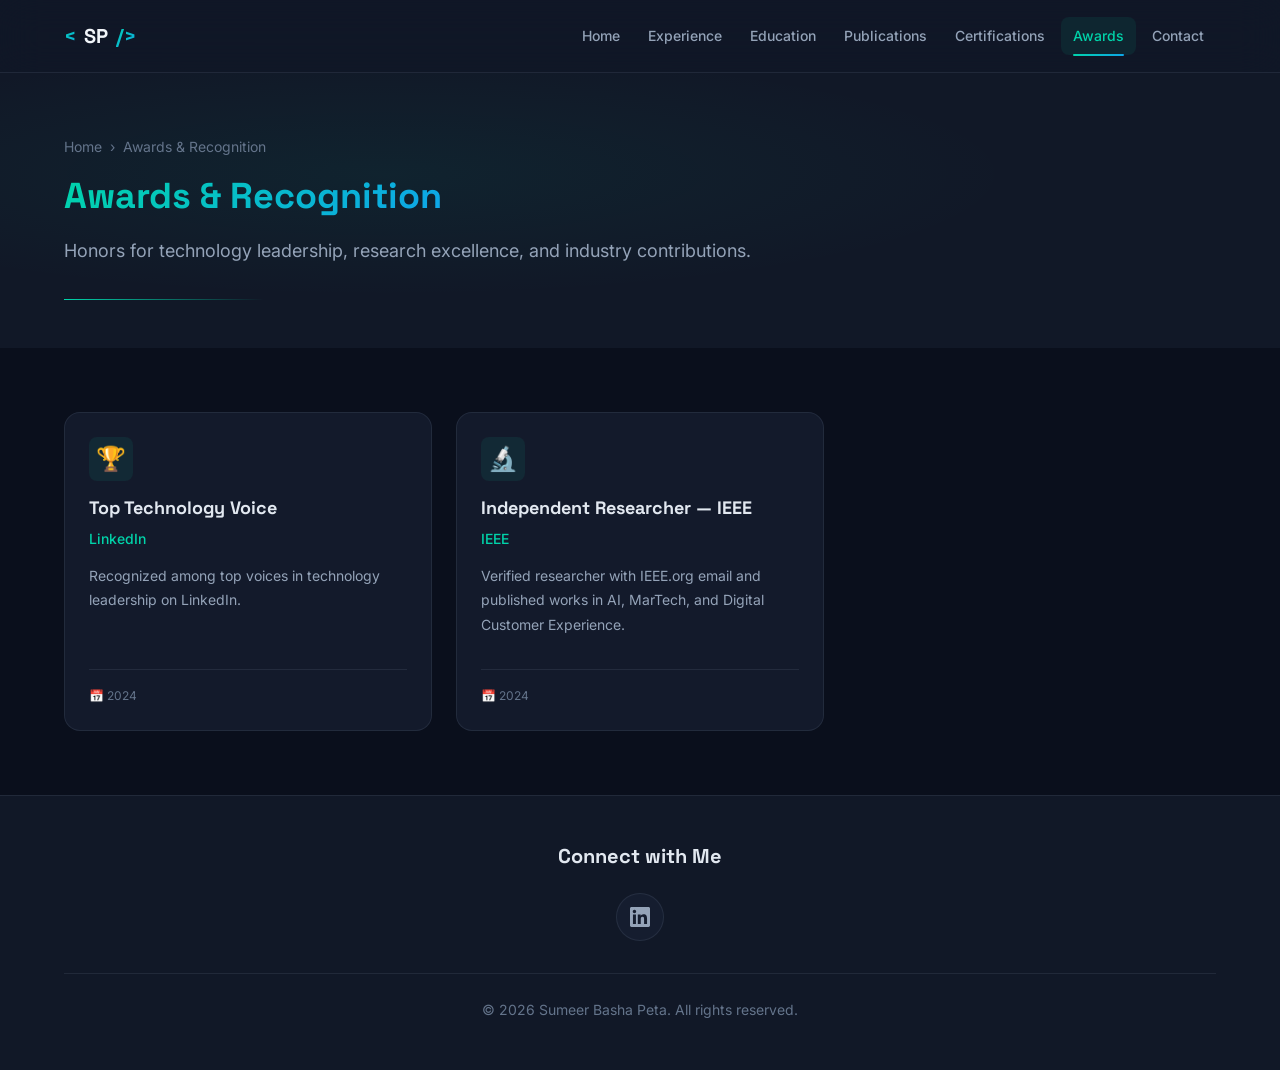
==== pages/awards.html @ 86ee797e "feat: initial portfolio website build - 7 HTML pages (home + experience, education, publications, ce" ====
<!DOCTYPE html>
<html lang="en">
<head>
  <meta charset="UTF-8">
  <meta name="viewport" content="width=device-width, initial-scale=1.0">
  <title>Awards & Recognition — Sumeer Peta</title>
  <meta name="description" content="Awards and recognitions earned by Sumeer Basha Peta for technology leadership and innovation.">

  <!-- Fonts -->
  <link rel="preconnect" href="https://fonts.googleapis.com">
  <link rel="preconnect" href="https://fonts.gstatic.com" crossorigin>
  <link href="https://fonts.googleapis.com/css2?family=Inter:wght@400;500;600;700&family=Space+Grotesk:wght@500;600;700&display=swap" rel="stylesheet">

  <!-- Styles -->
  <link rel="stylesheet" href="../css/variables.css">
  <link rel="stylesheet" href="../css/base.css">
  <link rel="stylesheet" href="../css/animations.css">
  <link rel="stylesheet" href="../css/components.css">
  <link rel="stylesheet" href="../css/pages.css">
</head>
<body>
  <div id="navbar-root"></div>
  <div id="page-header-root"></div>

  <main class="page-content" id="awards-content"></main>

  <div id="footer-root"></div>

  <!-- Scripts -->
  <script src="../js/data/siteData.js"></script>
  <script src="../js/components/navbar.js"></script>
  <script src="../js/components/pageHeader.js"></script>
  <script src="../js/components/footer.js"></script>
  <script src="../js/main.js"></script>
  <script>
    renderNavbar('navbar-root', 'pages/awards.html');
    renderPageHeader('page-header-root', {
      title: 'Awards & Recognition',
      subtitle: 'Honors for technology leadership, research excellence, and industry contributions.',
    });
    renderFooter('footer-root', true);

    // Render awards
    (function() {
      const container = document.getElementById('awards-content');
      const { awards } = siteData;

      const cards = awards.map((award, i) => `
        <div class="info-card reveal" style="transition-delay: ${i * 0.08}s">
          <div class="info-card__icon">${award.icon}</div>
          <h3 class="info-card__title">${award.name}</h3>
          <p class="info-card__subtitle">${award.organization}</p>
          <p class="info-card__text">${award.description}</p>
          ${award.year ? `<div class="info-card__meta"><span>📅 ${award.year}</span></div>` : ''}
        </div>
      `).join('');

      container.innerHTML = `
        <div class="card-grid">
          ${cards}
        </div>
      `;
    })();
  </script>
</body>
</html>
---- css/variables.css ----
/* ==========================================================================
   Design Tokens — Sumeer Peta Portfolio
   All colors, spacing, typography, and effects defined here.
   Update these to change the entire site's look and feel.
   ========================================================================== */

:root {
  /* ── Color Palette ────────────────────────────────────────────────────── */
  --color-bg-primary:    #0a0f1c;
  --color-bg-secondary:  #111827;
  --color-bg-tertiary:   #1a2236;
  --color-bg-card:       rgba(26, 34, 54, 0.6);
  --color-bg-card-hover: rgba(30, 41, 66, 0.8);
  --color-bg-glass:      rgba(17, 24, 39, 0.7);

  --color-text-primary:   #f1f5f9;
  --color-text-secondary: #94a3b8;
  --color-text-muted:     #64748b;
  --color-text-heading:   #e2e8f0;

  --color-accent-primary:   #00d4aa;
  --color-accent-secondary: #0ea5e9;
  --color-accent-warm:      #f59e0b;
  --color-accent-gradient:  linear-gradient(135deg, #00d4aa, #0ea5e9);
  --color-accent-gradient-warm: linear-gradient(135deg, #f59e0b, #ef4444);

  --color-border:       rgba(148, 163, 184, 0.12);
  --color-border-hover: rgba(0, 212, 170, 0.3);

  /* ── Typography ───────────────────────────────────────────────────────── */
  --font-heading: 'Space Grotesk', sans-serif;
  --font-body:    'Inter', sans-serif;

  --text-xs:   0.75rem;
  --text-sm:   0.875rem;
  --text-base: 1rem;
  --text-lg:   1.125rem;
  --text-xl:   1.25rem;
  --text-2xl:  1.5rem;
  --text-3xl:  1.875rem;
  --text-4xl:  2.25rem;
  --text-5xl:  3rem;
  --text-6xl:  3.75rem;

  --leading-tight:  1.25;
  --leading-normal: 1.6;
  --leading-relaxed: 1.75;

  --weight-normal:   400;
  --weight-medium:   500;
  --weight-semibold: 600;
  --weight-bold:     700;

  /* ── Spacing Scale ────────────────────────────────────────────────────── */
  --space-1:  0.25rem;
  --space-2:  0.5rem;
  --space-3:  0.75rem;
  --space-4:  1rem;
  --space-5:  1.25rem;
  --space-6:  1.5rem;
  --space-8:  2rem;
  --space-10: 2.5rem;
  --space-12: 3rem;
  --space-16: 4rem;
  --space-20: 5rem;
  --space-24: 6rem;
  --space-32: 8rem;

  /* ── Layout ───────────────────────────────────────────────────────────── */
  --max-width:      1200px;
  --max-width-sm:    640px;
  --max-width-md:    768px;
  --max-width-lg:   1024px;

  /* ── Effects ──────────────────────────────────────────────────────────── */
  --radius-sm:  0.375rem;
  --radius-md:  0.5rem;
  --radius-lg:  0.75rem;
  --radius-xl:  1rem;
  --radius-2xl: 1.5rem;
  --radius-full: 9999px;

  --shadow-sm:  0 1px 2px rgba(0, 0, 0, 0.3);
  --shadow-md:  0 4px 6px -1px rgba(0, 0, 0, 0.3), 0 2px 4px -2px rgba(0, 0, 0, 0.2);
  --shadow-lg:  0 10px 15px -3px rgba(0, 0, 0, 0.3), 0 4px 6px -4px rgba(0, 0, 0, 0.2);
  --shadow-xl:  0 20px 25px -5px rgba(0, 0, 0, 0.3), 0 8px 10px -6px rgba(0, 0, 0, 0.2);
  --shadow-glow: 0 0 20px rgba(0, 212, 170, 0.15);

  --blur-sm:  8px;
  --blur-md:  12px;
  --blur-lg:  20px;

  /* ── Transitions ──────────────────────────────────────────────────────── */
  --transition-fast:   150ms ease;
  --transition-base:   250ms ease;
  --transition-slow:   400ms ease;
  --transition-spring: 500ms cubic-bezier(0.34, 1.56, 0.64, 1);

  /* ── Z-Index Scale ────────────────────────────────────────────────────── */
  --z-base:    1;
  --z-card:    10;
  --z-nav:     100;
  --z-overlay: 200;
  --z-modal:   300;
}
---- css/base.css ----
/* ==========================================================================
   Base Styles — Reset, Typography, Global
   ========================================================================== */

/* ── Reset ──────────────────────────────────────────────────────────────── */
*,
*::before,
*::after {
  margin: 0;
  padding: 0;
  box-sizing: border-box;
}

html {
  scroll-behavior: smooth;
  font-size: 16px;
  -webkit-text-size-adjust: 100%;
}

body {
  font-family: var(--font-body);
  font-size: var(--text-base);
  font-weight: var(--weight-normal);
  line-height: var(--leading-normal);
  color: var(--color-text-primary);
  background-color: var(--color-bg-primary);
  -webkit-font-smoothing: antialiased;
  -moz-osx-font-smoothing: grayscale;
  overflow-x: hidden;
}

/* ── Typography ─────────────────────────────────────────────────────────── */
h1, h2, h3, h4, h5, h6 {
  font-family: var(--font-heading);
  font-weight: var(--weight-bold);
  line-height: var(--leading-tight);
  color: var(--color-text-heading);
}

h1 { font-size: var(--text-5xl); }
h2 { font-size: var(--text-4xl); }
h3 { font-size: var(--text-2xl); }
h4 { font-size: var(--text-xl); }

p {
  color: var(--color-text-secondary);
  line-height: var(--leading-relaxed);
  margin-bottom: var(--space-4);
}

a {
  color: var(--color-accent-primary);
  text-decoration: none;
  transition: color var(--transition-fast);
}

a:hover {
  color: var(--color-accent-secondary);
}

ul, ol {
  list-style: none;
}

img {
  max-width: 100%;
  height: auto;
  display: block;
}

/* ── Utility Classes ────────────────────────────────────────────────────── */
.container {
  width: 100%;
  max-width: var(--max-width);
  margin: 0 auto;
  padding: 0 var(--space-6);
}

.section {
  padding: var(--space-24) 0;
}

.section--alt {
  background-color: var(--color-bg-secondary);
}

.gradient-text {
  background: var(--color-accent-gradient);
  -webkit-background-clip: text;
  -webkit-text-fill-color: transparent;
  background-clip: text;
}

.sr-only {
  position: absolute;
  width: 1px;
  height: 1px;
  padding: 0;
  margin: -1px;
  overflow: hidden;
  clip: rect(0, 0, 0, 0);
  white-space: nowrap;
  border: 0;
}

/* ── Buttons ────────────────────────────────────────────────────────────── */
.btn {
  display: inline-flex;
  align-items: center;
  gap: var(--space-2);
  padding: var(--space-3) var(--space-6);
  font-family: var(--font-body);
  font-size: var(--text-sm);
  font-weight: var(--weight-semibold);
  border-radius: var(--radius-lg);
  border: none;
  cursor: pointer;
  transition: all var(--transition-base);
  text-decoration: none;
  white-space: nowrap;
}

.btn--primary {
  background: var(--color-accent-gradient);
  color: var(--color-bg-primary);
}

.btn--primary:hover {
  transform: translateY(-2px);
  box-shadow: var(--shadow-glow);
  color: var(--color-bg-primary);
}

.btn--outline {
  background: transparent;
  color: var(--color-accent-primary);
  border: 1.5px solid var(--color-accent-primary);
}

.btn--outline:hover {
  background: rgba(0, 212, 170, 0.1);
  transform: translateY(-2px);
  color: var(--color-accent-primary);
}

/* ── Responsive ─────────────────────────────────────────────────────────── */
@media (max-width: 1024px) {
  h1 { font-size: var(--text-4xl); }
  h2 { font-size: var(--text-3xl); }
}

@media (max-width: 768px) {
  html { font-size: 15px; }
  h1 { font-size: var(--text-3xl); }
  h2 { font-size: var(--text-2xl); }
  h3 { font-size: var(--text-xl); }

  .container {
    padding: 0 var(--space-4);
  }

  .section {
    padding: var(--space-16) 0;
  }
}

@media (max-width: 480px) {
  html { font-size: 14px; }
  h1 { font-size: var(--text-2xl); }
}
---- css/animations.css ----
/* ==========================================================================
   Animations — Keyframes, scroll-reveal, hover effects
   ========================================================================== */

/* ── Keyframes ──────────────────────────────────────────────────────────── */
@keyframes fadeInUp {
  from {
    opacity: 0;
    transform: translateY(30px);
  }
  to {
    opacity: 1;
    transform: translateY(0);
  }
}

@keyframes fadeInDown {
  from {
    opacity: 0;
    transform: translateY(-20px);
  }
  to {
    opacity: 1;
    transform: translateY(0);
  }
}

@keyframes fadeIn {
  from { opacity: 0; }
  to   { opacity: 1; }
}

@keyframes slideInLeft {
  from {
    opacity: 0;
    transform: translateX(-40px);
  }
  to {
    opacity: 1;
    transform: translateX(0);
  }
}

@keyframes slideInRight {
  from {
    opacity: 0;
    transform: translateX(40px);
  }
  to {
    opacity: 1;
    transform: translateX(0);
  }
}

@keyframes scaleIn {
  from {
    opacity: 0;
    transform: scale(0.9);
  }
  to {
    opacity: 1;
    transform: scale(1);
  }
}

@keyframes pulseGlow {
  0%, 100% {
    box-shadow: 0 0 20px rgba(0, 212, 170, 0.2);
  }
  50% {
    box-shadow: 0 0 40px rgba(0, 212, 170, 0.4);
  }
}

@keyframes gradientShift {
  0%   { background-position: 0% 50%; }
  50%  { background-position: 100% 50%; }
  100% { background-position: 0% 50%; }
}

@keyframes float {
  0%, 100% { transform: translateY(0); }
  50%      { transform: translateY(-10px); }
}

@keyframes shimmer {
  0%   { background-position: -200% 0; }
  100% { background-position: 200% 0; }
}

@keyframes typing {
  from { width: 0; }
  to   { width: 100%; }
}

@keyframes blink {
  0%, 100% { border-color: var(--color-accent-primary); }
  50%      { border-color: transparent; }
}

/* ── Scroll Reveal ──────────────────────────────────────────────────────── */
.reveal {
  opacity: 0;
  transform: translateY(30px);
  transition: opacity 0.6s ease, transform 0.6s ease;
}

.reveal.revealed {
  opacity: 1;
  transform: translateY(0);
}

.reveal-left {
  opacity: 0;
  transform: translateX(-40px);
  transition: opacity 0.6s ease, transform 0.6s ease;
}

.reveal-left.revealed {
  opacity: 1;
  transform: translateX(0);
}

.reveal-right {
  opacity: 0;
  transform: translateX(40px);
  transition: opacity 0.6s ease, transform 0.6s ease;
}

.reveal-right.revealed {
  opacity: 1;
  transform: translateX(0);
}

.reveal-scale {
  opacity: 0;
  transform: scale(0.9);
  transition: opacity 0.6s ease, transform 0.6s ease;
}

.reveal-scale.revealed {
  opacity: 1;
  transform: scale(1);
}

/* Staggered delays for child elements */
.stagger > *:nth-child(1) { transition-delay: 0.05s; }
.stagger > *:nth-child(2) { transition-delay: 0.1s; }
.stagger > *:nth-child(3) { transition-delay: 0.15s; }
.stagger > *:nth-child(4) { transition-delay: 0.2s; }
.stagger > *:nth-child(5) { transition-delay: 0.25s; }
.stagger > *:nth-child(6) { transition-delay: 0.3s; }
.stagger > *:nth-child(7) { transition-delay: 0.35s; }
.stagger > *:nth-child(8) { transition-delay: 0.4s; }
.stagger > *:nth-child(9) { transition-delay: 0.45s; }
.stagger > *:nth-child(10) { transition-delay: 0.5s; }

/* ── Hover Micro-interactions ───────────────────────────────────────────── */
.hover-lift {
  transition: transform var(--transition-base), box-shadow var(--transition-base);
}

.hover-lift:hover {
  transform: translateY(-4px);
  box-shadow: var(--shadow-xl);
}

.hover-glow {
  transition: box-shadow var(--transition-base);
}

.hover-glow:hover {
  box-shadow: var(--shadow-glow);
}

/* ── Background Decorations ─────────────────────────────────────────────── */
.bg-grid {
  background-image:
    linear-gradient(rgba(148, 163, 184, 0.03) 1px, transparent 1px),
    linear-gradient(90deg, rgba(148, 163, 184, 0.03) 1px, transparent 1px);
  background-size: 60px 60px;
}

.bg-radial-glow {
  position: relative;
}

.bg-radial-glow::before {
  content: '';
  position: absolute;
  top: -200px;
  left: 50%;
  transform: translateX(-50%);
  width: 600px;
  height: 600px;
  background: radial-gradient(circle, rgba(0, 212, 170, 0.06) 0%, transparent 70%);
  pointer-events: none;
  z-index: 0;
}
---- css/components.css ----
/* ==========================================================================
   Component Styles — Navbar, Hero, Section Cards, Footer, Page Header
   ========================================================================== */

/* ==========================================================================
   NAVBAR
   ========================================================================== */
.navbar {
  position: fixed;
  top: 0;
  left: 0;
  right: 0;
  z-index: var(--z-nav);
  background: var(--color-bg-glass);
  backdrop-filter: blur(var(--blur-lg));
  -webkit-backdrop-filter: blur(var(--blur-lg));
  border-bottom: 1px solid var(--color-border);
  transition: background var(--transition-base), box-shadow var(--transition-base);
}

.navbar.scrolled {
  background: rgba(10, 15, 28, 0.95);
  box-shadow: var(--shadow-lg);
}

.navbar__inner {
  display: flex;
  align-items: center;
  justify-content: space-between;
  height: 72px;
  max-width: var(--max-width);
  margin: 0 auto;
  padding: 0 var(--space-6);
}

.navbar__logo {
  font-family: var(--font-heading);
  font-size: var(--text-xl);
  font-weight: var(--weight-bold);
  color: var(--color-text-primary);
  text-decoration: none;
  display: flex;
  align-items: center;
  gap: var(--space-2);
}

.navbar__logo-accent {
  background: var(--color-accent-gradient);
  -webkit-background-clip: text;
  -webkit-text-fill-color: transparent;
  background-clip: text;
}

.navbar__links {
  display: flex;
  align-items: center;
  gap: var(--space-1);
}

.navbar__link {
  position: relative;
  padding: var(--space-2) var(--space-3);
  color: var(--color-text-secondary);
  font-size: var(--text-sm);
  font-weight: var(--weight-medium);
  text-decoration: none;
  border-radius: var(--radius-md);
  transition: color var(--transition-fast), background var(--transition-fast);
}

.navbar__link:hover,
.navbar__link.active {
  color: var(--color-accent-primary);
  background: rgba(0, 212, 170, 0.08);
}

.navbar__link.active::after {
  content: '';
  position: absolute;
  bottom: -1px;
  left: var(--space-3);
  right: var(--space-3);
  height: 2px;
  background: var(--color-accent-gradient);
  border-radius: var(--radius-full);
}

/* Mobile hamburger */
.navbar__toggle {
  display: none;
  flex-direction: column;
  gap: 5px;
  background: none;
  border: none;
  cursor: pointer;
  padding: var(--space-2);
  z-index: var(--z-overlay);
}

.navbar__toggle span {
  display: block;
  width: 24px;
  height: 2px;
  background: var(--color-text-primary);
  border-radius: var(--radius-full);
  transition: all var(--transition-base);
}

.navbar__toggle.open span:nth-child(1) {
  transform: rotate(45deg) translate(5px, 5px);
}

.navbar__toggle.open span:nth-child(2) {
  opacity: 0;
}

.navbar__toggle.open span:nth-child(3) {
  transform: rotate(-45deg) translate(5px, -5px);
}

/* Mobile menu */
.navbar__mobile-menu {
  display: none;
  position: fixed;
  top: 0;
  right: -100%;
  width: 280px;
  height: 100vh;
  background: var(--color-bg-secondary);
  border-left: 1px solid var(--color-border);
  padding: var(--space-20) var(--space-6) var(--space-6);
  flex-direction: column;
  gap: var(--space-1);
  transition: right var(--transition-slow);
  z-index: var(--z-overlay);
  overflow-y: auto;
}

.navbar__mobile-menu.open {
  right: 0;
}

.navbar__mobile-link {
  display: block;
  padding: var(--space-3) var(--space-4);
  color: var(--color-text-secondary);
  font-size: var(--text-base);
  font-weight: var(--weight-medium);
  text-decoration: none;
  border-radius: var(--radius-md);
  transition: all var(--transition-fast);
}

.navbar__mobile-link:hover,
.navbar__mobile-link.active {
  color: var(--color-accent-primary);
  background: rgba(0, 212, 170, 0.08);
}

.navbar__overlay {
  display: none;
  position: fixed;
  inset: 0;
  background: rgba(0, 0, 0, 0.5);
  z-index: calc(var(--z-overlay) - 1);
  opacity: 0;
  transition: opacity var(--transition-base);
}

.navbar__overlay.open {
  opacity: 1;
}

@media (max-width: 900px) {
  .navbar__links {
    display: none;
  }

  .navbar__toggle {
    display: flex;
  }

  .navbar__mobile-menu {
    display: flex;
  }
}

/* ==========================================================================
   HERO
   ========================================================================== */
.hero {
  position: relative;
  min-height: 100vh;
  display: flex;
  align-items: center;
  padding-top: 72px;
  overflow: hidden;
}

.hero__bg {
  position: absolute;
  inset: 0;
  background:
    radial-gradient(ellipse at 20% 80%, rgba(0, 212, 170, 0.08) 0%, transparent 50%),
    radial-gradient(ellipse at 80% 20%, rgba(14, 165, 233, 0.08) 0%, transparent 50%),
    var(--color-bg-primary);
  z-index: 0;
}

.hero__bg-grid {
  position: absolute;
  inset: 0;
  background-image:
    linear-gradient(rgba(148, 163, 184, 0.04) 1px, transparent 1px),
    linear-gradient(90deg, rgba(148, 163, 184, 0.04) 1px, transparent 1px);
  background-size: 60px 60px;
  z-index: 0;
}

.hero__particles {
  position: absolute;
  inset: 0;
  overflow: hidden;
  z-index: 0;
}

.hero__particle {
  position: absolute;
  width: 4px;
  height: 4px;
  background: var(--color-accent-primary);
  border-radius: 50%;
  opacity: 0.3;
  animation: float 6s ease-in-out infinite;
}

.hero__content {
  position: relative;
  z-index: var(--z-base);
  display: grid;
  grid-template-columns: 1fr auto;
  gap: var(--space-16);
  align-items: center;
  width: 100%;
  max-width: var(--max-width);
  margin: 0 auto;
  padding: 0 var(--space-6);
}

.hero__text {
  animation: fadeInUp 0.8s ease forwards;
}

.hero__greeting {
  font-family: var(--font-body);
  font-size: var(--text-lg);
  font-weight: var(--weight-medium);
  color: var(--color-accent-primary);
  margin-bottom: var(--space-4);
  letter-spacing: 0.05em;
  text-transform: uppercase;
}

.hero__name {
  font-size: var(--text-6xl);
  font-weight: var(--weight-bold);
  margin-bottom: var(--space-4);
  line-height: 1.1;
}

.hero__title {
  font-size: var(--text-2xl);
  color: var(--color-text-secondary);
  margin-bottom: var(--space-6);
  font-weight: var(--weight-normal);
}

.hero__description {
  font-size: var(--text-lg);
  color: var(--color-text-muted);
  max-width: 560px;
  margin-bottom: var(--space-8);
  line-height: var(--leading-relaxed);
}

.hero__actions {
  display: flex;
  gap: var(--space-4);
  flex-wrap: wrap;
}

.hero__image-wrapper {
  position: relative;
  animation: fadeIn 1s ease 0.3s forwards;
  opacity: 0;
}

.hero__image-frame {
  position: relative;
  width: 320px;
  height: 380px;
  border-radius: var(--radius-2xl);
  overflow: hidden;
  border: 2px solid var(--color-border);
}

.hero__image-frame::before {
  content: '';
  position: absolute;
  inset: -2px;
  border-radius: var(--radius-2xl);
  background: var(--color-accent-gradient);
  z-index: -1;
  opacity: 0.5;
  animation: pulseGlow 3s ease-in-out infinite;
}

.hero__image {
  width: 100%;
  height: 100%;
  object-fit: cover;
}

.hero__image-placeholder {
  width: 100%;
  height: 100%;
  background: linear-gradient(135deg, var(--color-bg-tertiary), var(--color-bg-secondary));
  display: flex;
  align-items: center;
  justify-content: center;
  font-size: 80px;
}

.hero__scroll-indicator {
  position: absolute;
  bottom: var(--space-8);
  left: 50%;
  transform: translateX(-50%);
  display: flex;
  flex-direction: column;
  align-items: center;
  gap: var(--space-2);
  color: var(--color-text-muted);
  font-size: var(--text-xs);
  animation: fadeIn 1s ease 1s forwards;
  opacity: 0;
}

.hero__scroll-line {
  width: 1px;
  height: 40px;
  background: linear-gradient(to bottom, var(--color-accent-primary), transparent);
  animation: float 2s ease-in-out infinite;
}

@media (max-width: 900px) {
  .hero__content {
    grid-template-columns: 1fr;
    text-align: center;
    gap: var(--space-8);
  }

  .hero__text {
    order: 2;
  }

  .hero__image-wrapper {
    order: 1;
    display: flex;
    justify-content: center;
  }

  .hero__image-frame {
    width: 220px;
    height: 260px;
  }

  .hero__description {
    margin-left: auto;
    margin-right: auto;
  }

  .hero__actions {
    justify-content: center;
  }

  .hero__name {
    font-size: var(--text-4xl);
  }
}

@media (max-width: 480px) {
  .hero__name {
    font-size: var(--text-3xl);
  }

  .hero__image-frame {
    width: 180px;
    height: 220px;
  }
}

/* ==========================================================================
   SECTION CARDS (Home page summaries)
   ========================================================================== */
.sections-grid {
  display: grid;
  grid-template-columns: 1fr;
  gap: var(--space-6);
  max-width: var(--max-width);
  margin: 0 auto;
  padding: 0 var(--space-6);
}

.section-card {
  display: grid;
  grid-template-columns: auto 1fr;
  gap: var(--space-8);
  align-items: start;
  padding: var(--space-8);
  background: var(--color-bg-card);
  border: 1px solid var(--color-border);
  border-radius: var(--radius-xl);
  backdrop-filter: blur(var(--blur-sm));
  -webkit-backdrop-filter: blur(var(--blur-sm));
  transition: all var(--transition-base);
  cursor: default;
}

.section-card:hover {
  background: var(--color-bg-card-hover);
  border-color: var(--color-border-hover);
  box-shadow: var(--shadow-lg), 0 0 30px rgba(0, 212, 170, 0.05);
  transform: translateY(-2px);
}

.section-card__icon {
  width: 64px;
  height: 64px;
  display: flex;
  align-items: center;
  justify-content: center;
  font-size: 2rem;
  background: rgba(0, 212, 170, 0.08);
  border: 1px solid rgba(0, 212, 170, 0.15);
  border-radius: var(--radius-lg);
  flex-shrink: 0;
}

.section-card__content {
  min-width: 0;
}

.section-card__title {
  font-size: var(--text-xl);
  font-weight: var(--weight-bold);
  margin-bottom: var(--space-3);
  color: var(--color-text-heading);
}

.section-card__title a {
  color: inherit;
  text-decoration: none;
  transition: color var(--transition-fast);
}

.section-card__title a:hover {
  color: var(--color-accent-primary);
}

.section-card__description {
  color: var(--color-text-secondary);
  font-size: var(--text-base);
  line-height: var(--leading-relaxed);
  margin-bottom: var(--space-4);
}

.section-card__list {
  display: flex;
  flex-direction: column;
  gap: var(--space-2);
}

.section-card__list-item {
  position: relative;
  padding-left: var(--space-5);
  color: var(--color-text-secondary);
  font-size: var(--text-sm);
  line-height: var(--leading-normal);
}

.section-card__list-item::before {
  content: '';
  position: absolute;
  left: 0;
  top: 8px;
  width: 6px;
  height: 6px;
  background: var(--color-accent-primary);
  border-radius: 50%;
}

.section-card__link {
  display: inline-flex;
  align-items: center;
  gap: var(--space-2);
  margin-top: var(--space-4);
  color: var(--color-accent-primary);
  font-size: var(--text-sm);
  font-weight: var(--weight-semibold);
  text-decoration: none;
  transition: gap var(--transition-fast);
}

.section-card__link:hover {
  gap: var(--space-3);
}

.section-card__link-arrow {
  transition: transform var(--transition-fast);
}

.section-card__link:hover .section-card__link-arrow {
  transform: translateX(4px);
}

@media (max-width: 768px) {
  .section-card {
    grid-template-columns: 1fr;
    gap: var(--space-4);
    padding: var(--space-6);
  }

  .section-card__icon {
    width: 48px;
    height: 48px;
    font-size: 1.5rem;
  }
}

/* ==========================================================================
   PAGE HEADER (Inner pages)
   ========================================================================== */
.page-header {
  position: relative;
  padding: calc(72px + var(--space-16)) 0 var(--space-12);
  background: var(--color-bg-secondary);
  overflow: hidden;
}

.page-header::before {
  content: '';
  position: absolute;
  inset: 0;
  background:
    radial-gradient(ellipse at 30% 50%, rgba(0, 212, 170, 0.06) 0%, transparent 50%);
  pointer-events: none;
}

.page-header__inner {
  position: relative;
  z-index: var(--z-base);
  max-width: var(--max-width);
  margin: 0 auto;
  padding: 0 var(--space-6);
}

.page-header__breadcrumb {
  display: flex;
  align-items: center;
  gap: var(--space-2);
  font-size: var(--text-sm);
  color: var(--color-text-muted);
  margin-bottom: var(--space-4);
}

.page-header__breadcrumb a {
  color: var(--color-text-muted);
  text-decoration: none;
  transition: color var(--transition-fast);
}

.page-header__breadcrumb a:hover {
  color: var(--color-accent-primary);
}

.page-header__breadcrumb-separator {
  color: var(--color-text-muted);
}

.page-header__title {
  font-size: var(--text-4xl);
  margin-bottom: var(--space-4);
}

.page-header__subtitle {
  font-size: var(--text-lg);
  color: var(--color-text-secondary);
  max-width: 700px;
}

.page-header__divider {
  margin-top: var(--space-8);
  height: 1px;
  background: linear-gradient(to right, var(--color-accent-primary), transparent);
  max-width: 200px;
}

/* ==========================================================================
   FOOTER
   ========================================================================== */
.footer {
  position: relative;
  padding: var(--space-12) 0 var(--space-8);
  background: var(--color-bg-secondary);
  border-top: 1px solid var(--color-border);
}

.footer__inner {
  max-width: var(--max-width);
  margin: 0 auto;
  padding: 0 var(--space-6);
  text-align: center;
}

.footer__heading {
  font-size: var(--text-xl);
  margin-bottom: var(--space-6);
  color: var(--color-text-heading);
}

.footer__social {
  display: flex;
  justify-content: center;
  gap: var(--space-4);
  margin-bottom: var(--space-8);
}

.footer__social-link {
  display: flex;
  align-items: center;
  justify-content: center;
  width: 48px;
  height: 48px;
  border-radius: var(--radius-full);
  background: var(--color-bg-card);
  border: 1px solid var(--color-border);
  color: var(--color-text-secondary);
  font-size: var(--text-xl);
  text-decoration: none;
  transition: all var(--transition-base);
}

.footer__social-link:hover {
  background: rgba(0, 212, 170, 0.1);
  border-color: var(--color-accent-primary);
  color: var(--color-accent-primary);
  transform: translateY(-3px);
  box-shadow: var(--shadow-glow);
}

.footer__social-link svg {
  width: 20px;
  height: 20px;
  fill: currentColor;
}

.footer__divider {
  height: 1px;
  background: var(--color-border);
  margin-bottom: var(--space-6);
}

.footer__bottom {
  display: flex;
  flex-direction: column;
  align-items: center;
  gap: var(--space-2);
}

.footer__copyright {
  font-size: var(--text-sm);
  color: var(--color-text-muted);
}

.footer__made-with {
  font-size: var(--text-xs);
  color: var(--color-text-muted);
}
---- css/pages.css ----
/* ==========================================================================
   Inner Page Layouts — Experience, Education, Certs, Awards, Publications
   ========================================================================== */

/* ── Shared Page Content ────────────────────────────────────────────────── */
.page-content {
  max-width: var(--max-width);
  margin: 0 auto;
  padding: var(--space-16) var(--space-6);
}

/* ==========================================================================
   TIMELINE (Experience)
   ========================================================================== */
.timeline {
  position: relative;
  padding-left: var(--space-10);
}

.timeline::before {
  content: '';
  position: absolute;
  left: 15px;
  top: 0;
  bottom: 0;
  width: 2px;
  background: linear-gradient(
    to bottom,
    var(--color-accent-primary),
    var(--color-accent-secondary),
    var(--color-border)
  );
}

.timeline__item {
  position: relative;
  padding-bottom: var(--space-10);
}

.timeline__item:last-child {
  padding-bottom: 0;
}

.timeline__dot {
  position: absolute;
  left: calc(-1 * var(--space-10) + 8px);
  top: 6px;
  width: 16px;
  height: 16px;
  border-radius: 50%;
  background: var(--color-accent-primary);
  border: 3px solid var(--color-bg-primary);
  box-shadow: 0 0 0 3px rgba(0, 212, 170, 0.2);
  z-index: var(--z-base);
}

.timeline__item:first-child .timeline__dot {
  background: var(--color-accent-primary);
  box-shadow: 0 0 0 3px rgba(0, 212, 170, 0.3), 0 0 15px rgba(0, 212, 170, 0.2);
}

.timeline__card {
  background: var(--color-bg-card);
  border: 1px solid var(--color-border);
  border-radius: var(--radius-xl);
  padding: var(--space-6);
  transition: all var(--transition-base);
}

.timeline__card:hover {
  border-color: var(--color-border-hover);
  box-shadow: var(--shadow-md);
}

.timeline__date {
  display: inline-flex;
  align-items: center;
  gap: var(--space-2);
  font-size: var(--text-sm);
  font-weight: var(--weight-semibold);
  color: var(--color-accent-primary);
  margin-bottom: var(--space-3);
  padding: var(--space-1) var(--space-3);
  background: rgba(0, 212, 170, 0.08);
  border-radius: var(--radius-full);
}

.timeline__role {
  font-size: var(--text-xl);
  font-weight: var(--weight-bold);
  color: var(--color-text-heading);
  margin-bottom: var(--space-2);
}

.timeline__company {
  font-size: var(--text-base);
  color: var(--color-text-secondary);
  margin-bottom: var(--space-4);
  font-weight: var(--weight-medium);
}

.timeline__description {
  color: var(--color-text-secondary);
  font-size: var(--text-sm);
  line-height: var(--leading-relaxed);
}

.timeline__highlights {
  margin-top: var(--space-4);
  display: flex;
  flex-direction: column;
  gap: var(--space-2);
}

.timeline__highlight {
  position: relative;
  padding-left: var(--space-5);
  color: var(--color-text-secondary);
  font-size: var(--text-sm);
  line-height: var(--leading-normal);
}

.timeline__highlight::before {
  content: '▸';
  position: absolute;
  left: 0;
  color: var(--color-accent-primary);
  font-weight: var(--weight-bold);
}

/* ==========================================================================
   CARD GRID (Certifications, Awards, Publications)
   ========================================================================== */
.card-grid {
  display: grid;
  grid-template-columns: repeat(auto-fill, minmax(340px, 1fr));
  gap: var(--space-6);
}

.info-card {
  background: var(--color-bg-card);
  border: 1px solid var(--color-border);
  border-radius: var(--radius-xl);
  padding: var(--space-6);
  transition: all var(--transition-base);
  display: flex;
  flex-direction: column;
}

.info-card:hover {
  border-color: var(--color-border-hover);
  box-shadow: var(--shadow-md);
  transform: translateY(-2px);
}

.info-card__icon {
  font-size: 1.5rem;
  margin-bottom: var(--space-4);
  width: 44px;
  height: 44px;
  display: flex;
  align-items: center;
  justify-content: center;
  background: rgba(0, 212, 170, 0.08);
  border-radius: var(--radius-md);
}

.info-card__title {
  font-size: var(--text-lg);
  font-weight: var(--weight-bold);
  color: var(--color-text-heading);
  margin-bottom: var(--space-2);
}

.info-card__subtitle {
  font-size: var(--text-sm);
  color: var(--color-accent-primary);
  margin-bottom: var(--space-3);
  font-weight: var(--weight-medium);
}

.info-card__text {
  font-size: var(--text-sm);
  color: var(--color-text-secondary);
  line-height: var(--leading-relaxed);
  flex: 1;
}

.info-card__meta {
  display: flex;
  align-items: center;
  gap: var(--space-4);
  margin-top: var(--space-4);
  padding-top: var(--space-4);
  border-top: 1px solid var(--color-border);
  font-size: var(--text-xs);
  color: var(--color-text-muted);
}

.info-card__tag {
  display: inline-flex;
  padding: var(--space-1) var(--space-3);
  background: rgba(14, 165, 233, 0.1);
  color: var(--color-accent-secondary);
  border-radius: var(--radius-full);
  font-size: var(--text-xs);
  font-weight: var(--weight-medium);
}

.info-card__link {
  display: inline-flex;
  align-items: center;
  gap: var(--space-1);
  color: var(--color-accent-primary);
  font-size: var(--text-sm);
  font-weight: var(--weight-medium);
  text-decoration: none;
  margin-top: var(--space-3);
  transition: gap var(--transition-fast);
}

.info-card__link:hover {
  gap: var(--space-2);
}

/* ==========================================================================
   EDUCATION
   ========================================================================== */
.education-list {
  display: flex;
  flex-direction: column;
  gap: var(--space-6);
}

.education-card {
  display: grid;
  grid-template-columns: auto 1fr;
  gap: var(--space-6);
  align-items: start;
  background: var(--color-bg-card);
  border: 1px solid var(--color-border);
  border-radius: var(--radius-xl);
  padding: var(--space-8);
  transition: all var(--transition-base);
}

.education-card:hover {
  border-color: var(--color-border-hover);
  box-shadow: var(--shadow-md);
}

.education-card__icon {
  width: 64px;
  height: 64px;
  display: flex;
  align-items: center;
  justify-content: center;
  font-size: 2rem;
  background: rgba(14, 165, 233, 0.08);
  border: 1px solid rgba(14, 165, 233, 0.15);
  border-radius: var(--radius-lg);
}

.education-card__degree {
  font-size: var(--text-xl);
  font-weight: var(--weight-bold);
  color: var(--color-text-heading);
  margin-bottom: var(--space-2);
}

.education-card__school {
  font-size: var(--text-base);
  color: var(--color-accent-secondary);
  font-weight: var(--weight-medium);
  margin-bottom: var(--space-2);
}

.education-card__meta {
  font-size: var(--text-sm);
  color: var(--color-text-muted);
  margin-bottom: var(--space-3);
}

.education-card__description {
  font-size: var(--text-sm);
  color: var(--color-text-secondary);
  line-height: var(--leading-relaxed);
}

@media (max-width: 768px) {
  .card-grid {
    grid-template-columns: 1fr;
  }

  .education-card {
    grid-template-columns: 1fr;
    gap: var(--space-4);
    padding: var(--space-6);
  }

  .education-card__icon {
    width: 48px;
    height: 48px;
    font-size: 1.5rem;
  }

  .timeline {
    padding-left: var(--space-8);
  }
}

/* ==========================================================================
   STATS BAR
   ========================================================================== */
.stats-bar {
  display: flex;
  justify-content: center;
  gap: var(--space-12);
  padding: var(--space-8) 0;
  flex-wrap: wrap;
}

.stat {
  text-align: center;
}

.stat__value {
  font-family: var(--font-heading);
  font-size: var(--text-3xl);
  font-weight: var(--weight-bold);
  background: var(--color-accent-gradient);
  -webkit-background-clip: text;
  -webkit-text-fill-color: transparent;
  background-clip: text;
}

.stat__label {
  font-size: var(--text-sm);
  color: var(--color-text-muted);
  margin-top: var(--space-1);
}
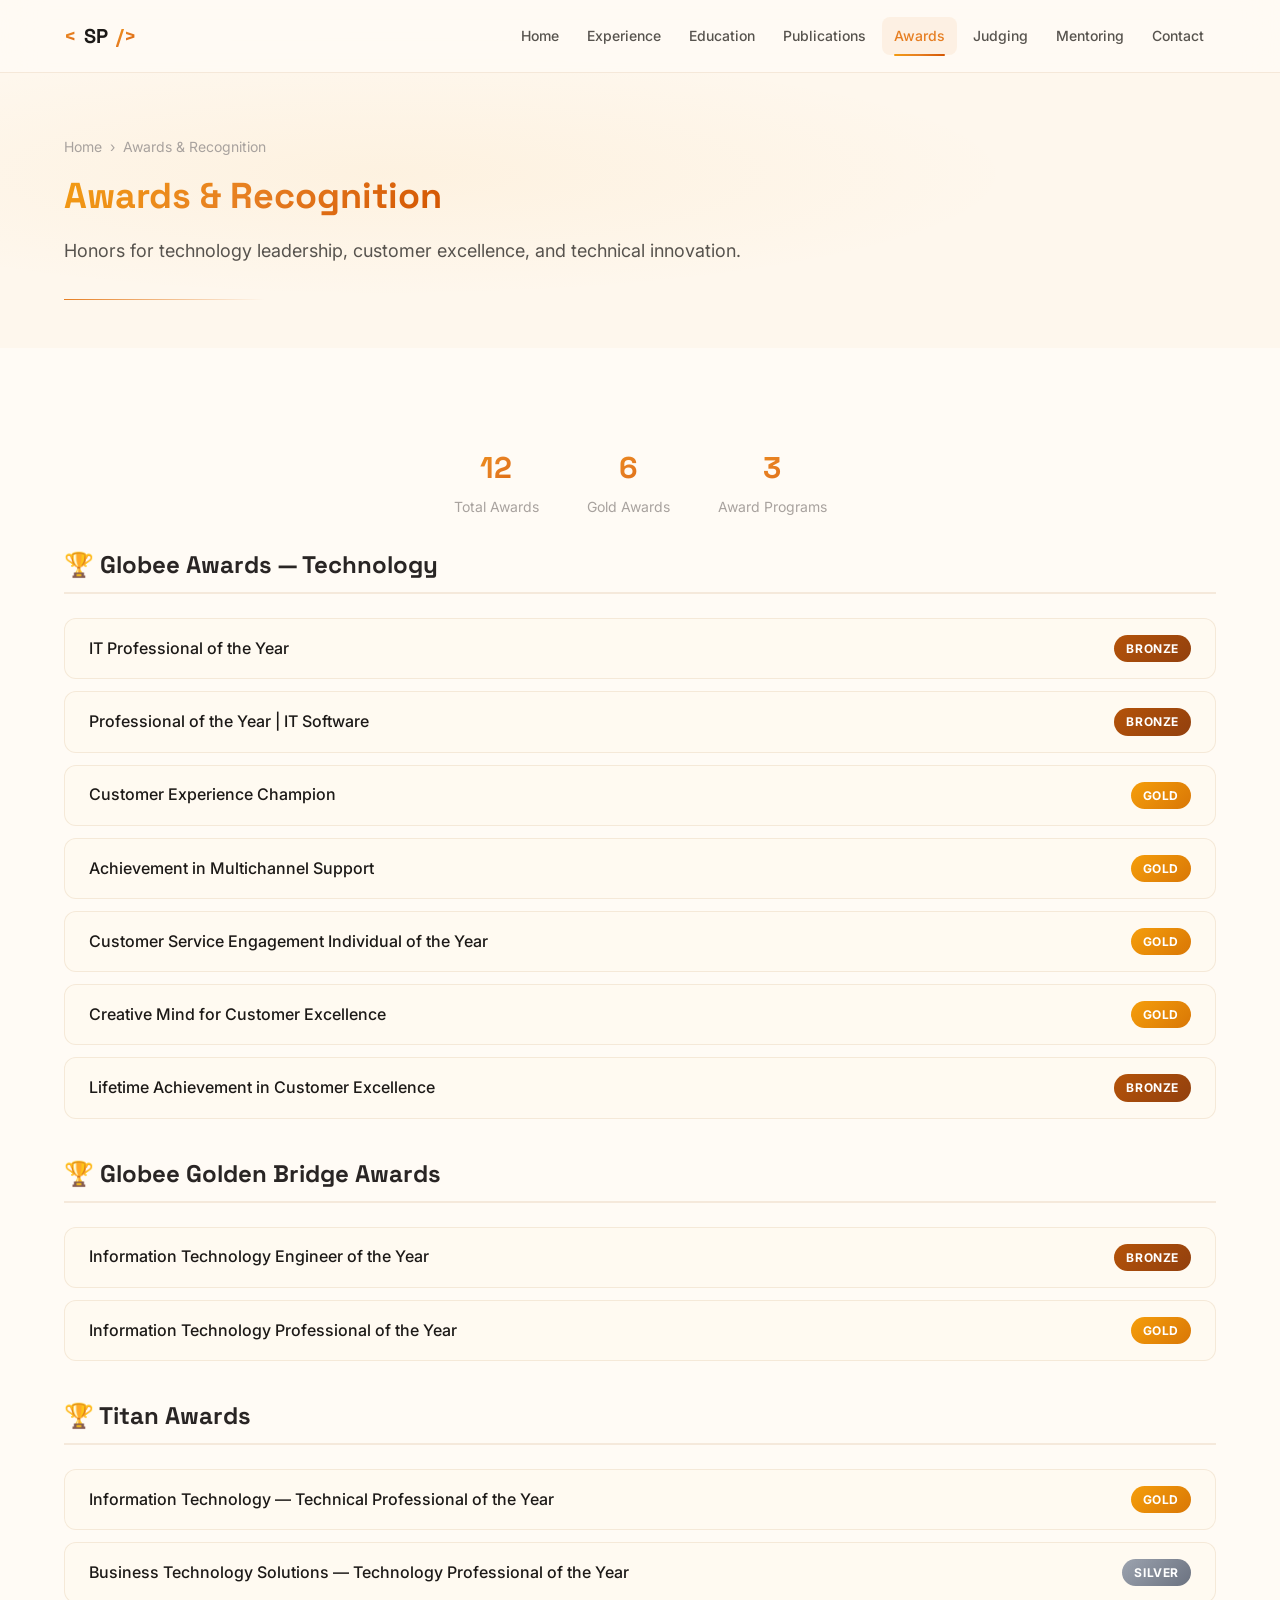
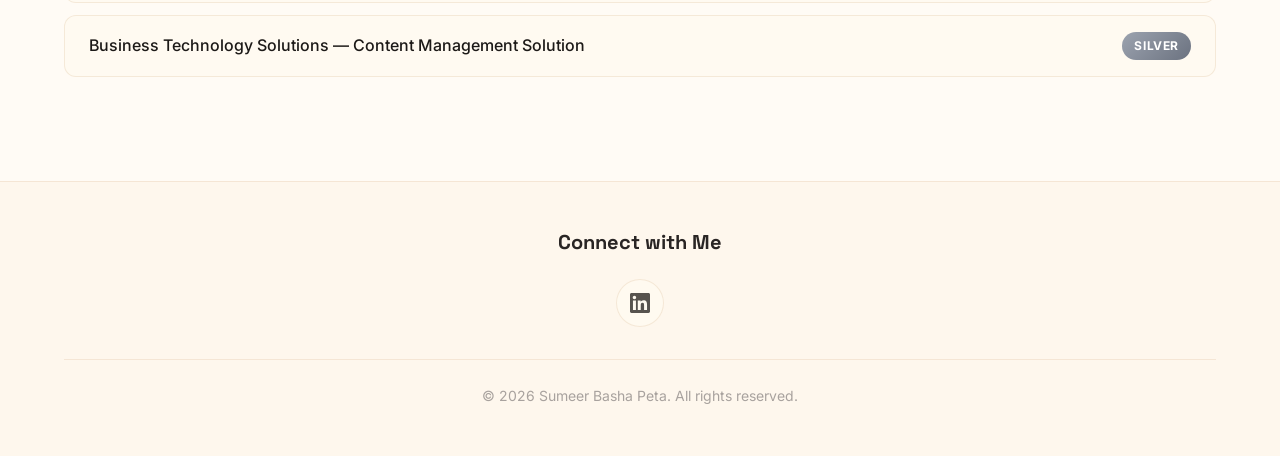
==== commit 2f6557c7: "feat: warm orange theme + EB1A achievement data THEME: - Complete color overhaul from dark navy to w" ====
--- a/pages/awards.html
+++ b/pages/awards.html
@@ -4,7 +4,7 @@
   <meta charset="UTF-8">
   <meta name="viewport" content="width=device-width, initial-scale=1.0">
   <title>Awards & Recognition — Sumeer Peta</title>
-  <meta name="description" content="Awards and recognitions earned by Sumeer Basha Peta for technology leadership and innovation.">
+  <meta name="description" content="Awards and recognitions earned by Sumeer Basha Peta including Globee Gold, Titan Gold, and Golden Bridge awards for technology leadership and customer excellence.">
 
   <!-- Fonts -->
   <link rel="preconnect" href="https://fonts.googleapis.com">
@@ -17,6 +17,78 @@
   <link rel="stylesheet" href="../css/animations.css">
   <link rel="stylesheet" href="../css/components.css">
   <link rel="stylesheet" href="../css/pages.css">
+
+  <style>
+    .awards-category {
+      margin-bottom: var(--space-10);
+    }
+    .awards-category__title {
+      font-family: var(--font-heading);
+      font-size: var(--text-2xl);
+      font-weight: var(--weight-bold);
+      color: var(--color-text-heading);
+      margin-bottom: var(--space-6);
+      padding-bottom: var(--space-3);
+      border-bottom: 2px solid var(--color-border);
+      display: flex;
+      align-items: center;
+      gap: var(--space-3);
+    }
+    .award-item {
+      display: flex;
+      align-items: center;
+      justify-content: space-between;
+      padding: var(--space-4) var(--space-6);
+      background: var(--color-bg-card);
+      border: 1px solid var(--color-border);
+      border-radius: var(--radius-lg);
+      margin-bottom: var(--space-3);
+      transition: all var(--transition-base);
+    }
+    .award-item:hover {
+      border-color: var(--color-border-hover);
+      transform: translateX(4px);
+      box-shadow: var(--shadow-md);
+    }
+    .award-item__name {
+      font-weight: var(--weight-medium);
+      color: var(--color-text-primary);
+      font-size: var(--text-base);
+    }
+    .award-item__badge {
+      display: inline-flex;
+      padding: var(--space-1) var(--space-3);
+      border-radius: var(--radius-full);
+      font-size: var(--text-xs);
+      font-weight: var(--weight-bold);
+      letter-spacing: 0.05em;
+      text-transform: uppercase;
+      white-space: nowrap;
+    }
+    .award-item__badge--gold {
+      background: linear-gradient(135deg, #f59e0b, #d97706);
+      color: #fff;
+    }
+    .award-item__badge--silver {
+      background: linear-gradient(135deg, #9ca3af, #6b7280);
+      color: #fff;
+    }
+    .award-item__badge--bronze {
+      background: linear-gradient(135deg, #b45309, #92400e);
+      color: #fff;
+    }
+    .award-item__badge--platinum {
+      background: linear-gradient(135deg, #6366f1, #4f46e5);
+      color: #fff;
+    }
+    @media (max-width: 600px) {
+      .award-item {
+        flex-direction: column;
+        align-items: flex-start;
+        gap: var(--space-2);
+      }
+    }
+  </style>
 </head>
 <body>
   <div id="navbar-root"></div>
@@ -36,29 +108,58 @@
     renderNavbar('navbar-root', 'pages/awards.html');
     renderPageHeader('page-header-root', {
       title: 'Awards & Recognition',
-      subtitle: 'Honors for technology leadership, research excellence, and industry contributions.',
+      subtitle: 'Honors for technology leadership, customer excellence, and technical innovation.',
     });
     renderFooter('footer-root', true);
 
-    // Render awards
+    // Render categorized awards
     (function() {
       const container = document.getElementById('awards-content');
       const { awards } = siteData;
 
-      const cards = awards.map((award, i) => `
-        <div class="info-card reveal" style="transition-delay: ${i * 0.08}s">
-          <div class="info-card__icon">${award.icon}</div>
-          <h3 class="info-card__title">${award.name}</h3>
-          <p class="info-card__subtitle">${award.organization}</p>
-          <p class="info-card__text">${award.description}</p>
-          ${award.year ? `<div class="info-card__meta"><span>📅 ${award.year}</span></div>` : ''}
+      // Count total awards
+      const totalAwards = awards.categories.reduce((sum, cat) => sum + cat.items.length, 0);
+
+      // Stats bar
+      const statsHtml = `
+        <div class="stats-bar reveal">
+          <div class="stat">
+            <div class="stat__value">${totalAwards}</div>
+            <div class="stat__label">Total Awards</div>
+          </div>
+          <div class="stat">
+            <div class="stat__value">${awards.categories.reduce((sum, cat) => sum + cat.items.filter(a => a.level === 'Gold').length, 0)}</div>
+            <div class="stat__label">Gold Awards</div>
+          </div>
+          <div class="stat">
+            <div class="stat__value">${awards.categories.length}</div>
+            <div class="stat__label">Award Programs</div>
+          </div>
         </div>
-      `).join('');
+      `;
+
+      const categoriesHtml = awards.categories.map((cat, ci) => {
+        const items = cat.items.map((award, i) => {
+          const badgeClass = award.level ? `award-item__badge--${award.level.toLowerCase()}` : '';
+          return `
+            <div class="award-item reveal" style="transition-delay: ${(ci * 0.05) + (i * 0.04)}s">
+              <span class="award-item__name">${award.name}</span>
+              ${award.level ? `<span class="award-item__badge ${badgeClass}">${award.level}</span>` : ''}
+            </div>
+          `;
+        }).join('');
+
+        return `
+          <div class="awards-category reveal" style="transition-delay: ${ci * 0.1}s">
+            <h2 class="awards-category__title">🏆 ${cat.name}</h2>
+            ${items}
+          </div>
+        `;
+      }).join('');
 
       container.innerHTML = `
-        <div class="card-grid">
-          ${cards}
-        </div>
+        ${statsHtml}
+        ${categoriesHtml}
       `;
     })();
   </script>
--- a/css/variables.css
+++ b/css/variables.css
@@ -1,31 +1,31 @@
 /* ==========================================================================
    Design Tokens — Sumeer Peta Portfolio
-   All colors, spacing, typography, and effects defined here.
+   WARM AMBER / ORANGE THEME — Light background with warm accents
    Update these to change the entire site's look and feel.
    ========================================================================== */
 
 :root {
   /* ── Color Palette ────────────────────────────────────────────────────── */
-  --color-bg-primary:    #0a0f1c;
-  --color-bg-secondary:  #111827;
-  --color-bg-tertiary:   #1a2236;
-  --color-bg-card:       rgba(26, 34, 54, 0.6);
-  --color-bg-card-hover: rgba(30, 41, 66, 0.8);
-  --color-bg-glass:      rgba(17, 24, 39, 0.7);
+  --color-bg-primary:    #fffbf5;
+  --color-bg-secondary:  #fef7ed;
+  --color-bg-tertiary:   #fff4e3;
+  --color-bg-card:       rgba(255, 250, 240, 0.8);
+  --color-bg-card-hover: rgba(255, 245, 230, 0.95);
+  --color-bg-glass:      rgba(255, 251, 245, 0.85);
 
-  --color-text-primary:   #f1f5f9;
-  --color-text-secondary: #94a3b8;
-  --color-text-muted:     #64748b;
-  --color-text-heading:   #e2e8f0;
+  --color-text-primary:   #1c1917;
+  --color-text-secondary: #57534e;
+  --color-text-muted:     #a8a29e;
+  --color-text-heading:   #292524;
 
-  --color-accent-primary:   #00d4aa;
-  --color-accent-secondary: #0ea5e9;
-  --color-accent-warm:      #f59e0b;
-  --color-accent-gradient:  linear-gradient(135deg, #00d4aa, #0ea5e9);
-  --color-accent-gradient-warm: linear-gradient(135deg, #f59e0b, #ef4444);
+  --color-accent-primary:   #e67e22;
+  --color-accent-secondary: #d35400;
+  --color-accent-warm:      #f39c12;
+  --color-accent-gradient:  linear-gradient(135deg, #f39c12, #e67e22, #d35400);
+  --color-accent-gradient-warm: linear-gradient(135deg, #f1c40f, #e67e22);
 
-  --color-border:       rgba(148, 163, 184, 0.12);
-  --color-border-hover: rgba(0, 212, 170, 0.3);
+  --color-border:       rgba(215, 180, 140, 0.25);
+  --color-border-hover: rgba(230, 126, 34, 0.4);
 
   /* ── Typography ───────────────────────────────────────────────────────── */
   --font-heading: 'Space Grotesk', sans-serif;
@@ -80,11 +80,11 @@
   --radius-2xl: 1.5rem;
   --radius-full: 9999px;
 
-  --shadow-sm:  0 1px 2px rgba(0, 0, 0, 0.3);
-  --shadow-md:  0 4px 6px -1px rgba(0, 0, 0, 0.3), 0 2px 4px -2px rgba(0, 0, 0, 0.2);
-  --shadow-lg:  0 10px 15px -3px rgba(0, 0, 0, 0.3), 0 4px 6px -4px rgba(0, 0, 0, 0.2);
-  --shadow-xl:  0 20px 25px -5px rgba(0, 0, 0, 0.3), 0 8px 10px -6px rgba(0, 0, 0, 0.2);
-  --shadow-glow: 0 0 20px rgba(0, 212, 170, 0.15);
+  --shadow-sm:  0 1px 2px rgba(120, 80, 30, 0.06);
+  --shadow-md:  0 4px 6px -1px rgba(120, 80, 30, 0.08), 0 2px 4px -2px rgba(120, 80, 30, 0.05);
+  --shadow-lg:  0 10px 15px -3px rgba(120, 80, 30, 0.1), 0 4px 6px -4px rgba(120, 80, 30, 0.06);
+  --shadow-xl:  0 20px 25px -5px rgba(120, 80, 30, 0.1), 0 8px 10px -6px rgba(120, 80, 30, 0.06);
+  --shadow-glow: 0 0 20px rgba(230, 126, 34, 0.15);
 
   --blur-sm:  8px;
   --blur-md:  12px;
--- a/css/base.css
+++ b/css/base.css
@@ -122,13 +122,13 @@
 
 .btn--primary {
   background: var(--color-accent-gradient);
-  color: var(--color-bg-primary);
+  color: #fff;
 }
 
 .btn--primary:hover {
   transform: translateY(-2px);
   box-shadow: var(--shadow-glow);
-  color: var(--color-bg-primary);
+  color: #fff;
 }
 
 .btn--outline {
@@ -138,7 +138,7 @@
 }
 
 .btn--outline:hover {
-  background: rgba(0, 212, 170, 0.1);
+  background: rgba(230, 126, 34, 0.1);
   transform: translateY(-2px);
   color: var(--color-accent-primary);
 }
--- a/css/animations.css
+++ b/css/animations.css
@@ -65,10 +65,10 @@
 
 @keyframes pulseGlow {
   0%, 100% {
-    box-shadow: 0 0 20px rgba(0, 212, 170, 0.2);
+    box-shadow: 0 0 20px rgba(230, 126, 34, 0.2);
   }
   50% {
-    box-shadow: 0 0 40px rgba(0, 212, 170, 0.4);
+    box-shadow: 0 0 40px rgba(230, 126, 34, 0.35);
   }
 }
 
@@ -176,8 +176,8 @@
 /* ── Background Decorations ─────────────────────────────────────────────── */
 .bg-grid {
   background-image:
-    linear-gradient(rgba(148, 163, 184, 0.03) 1px, transparent 1px),
-    linear-gradient(90deg, rgba(148, 163, 184, 0.03) 1px, transparent 1px);
+    linear-gradient(rgba(215, 180, 140, 0.05) 1px, transparent 1px),
+    linear-gradient(90deg, rgba(215, 180, 140, 0.05) 1px, transparent 1px);
   background-size: 60px 60px;
 }
 
@@ -193,7 +193,7 @@
   transform: translateX(-50%);
   width: 600px;
   height: 600px;
-  background: radial-gradient(circle, rgba(0, 212, 170, 0.06) 0%, transparent 70%);
+  background: radial-gradient(circle, rgba(243, 156, 18, 0.06) 0%, transparent 70%);
   pointer-events: none;
   z-index: 0;
 }
--- a/css/components.css
+++ b/css/components.css
@@ -19,7 +19,7 @@
 }
 
 .navbar.scrolled {
-  background: rgba(10, 15, 28, 0.95);
+  background: rgba(255, 251, 245, 0.97);
   box-shadow: var(--shadow-lg);
 }
 
@@ -71,7 +71,7 @@
 .navbar__link:hover,
 .navbar__link.active {
   color: var(--color-accent-primary);
-  background: rgba(0, 212, 170, 0.08);
+  background: rgba(230, 126, 34, 0.08);
 }
 
 .navbar__link.active::after {
@@ -154,7 +154,7 @@
 .navbar__mobile-link:hover,
 .navbar__mobile-link.active {
   color: var(--color-accent-primary);
-  background: rgba(0, 212, 170, 0.08);
+  background: rgba(230, 126, 34, 0.08);
 }
 
 .navbar__overlay {
@@ -201,8 +201,8 @@
   position: absolute;
   inset: 0;
   background:
-    radial-gradient(ellipse at 20% 80%, rgba(0, 212, 170, 0.08) 0%, transparent 50%),
-    radial-gradient(ellipse at 80% 20%, rgba(14, 165, 233, 0.08) 0%, transparent 50%),
+    radial-gradient(ellipse at 20% 80%, rgba(243, 156, 18, 0.08) 0%, transparent 50%),
+    radial-gradient(ellipse at 80% 20%, rgba(230, 126, 34, 0.08) 0%, transparent 50%),
     var(--color-bg-primary);
   z-index: 0;
 }
@@ -211,8 +211,8 @@
   position: absolute;
   inset: 0;
   background-image:
-    linear-gradient(rgba(148, 163, 184, 0.04) 1px, transparent 1px),
-    linear-gradient(90deg, rgba(148, 163, 184, 0.04) 1px, transparent 1px);
+    linear-gradient(rgba(215, 180, 140, 0.06) 1px, transparent 1px),
+    linear-gradient(90deg, rgba(215, 180, 140, 0.06) 1px, transparent 1px);
   background-size: 60px 60px;
   z-index: 0;
 }
@@ -430,7 +430,7 @@
 .section-card:hover {
   background: var(--color-bg-card-hover);
   border-color: var(--color-border-hover);
-  box-shadow: var(--shadow-lg), 0 0 30px rgba(0, 212, 170, 0.05);
+  box-shadow: var(--shadow-lg), 0 0 30px rgba(230, 126, 34, 0.08);
   transform: translateY(-2px);
 }
 
@@ -441,8 +441,8 @@
   align-items: center;
   justify-content: center;
   font-size: 2rem;
-  background: rgba(0, 212, 170, 0.08);
-  border: 1px solid rgba(0, 212, 170, 0.15);
+  background: rgba(230, 126, 34, 0.08);
+  border: 1px solid rgba(230, 126, 34, 0.15);
   border-radius: var(--radius-lg);
   flex-shrink: 0;
 }
@@ -553,7 +553,7 @@
   position: absolute;
   inset: 0;
   background:
-    radial-gradient(ellipse at 30% 50%, rgba(0, 212, 170, 0.06) 0%, transparent 50%);
+    radial-gradient(ellipse at 30% 50%, rgba(243, 156, 18, 0.06) 0%, transparent 50%);
   pointer-events: none;
 }
 
@@ -652,7 +652,7 @@
 }
 
 .footer__social-link:hover {
-  background: rgba(0, 212, 170, 0.1);
+  background: rgba(230, 126, 34, 0.1);
   border-color: var(--color-accent-primary);
   color: var(--color-accent-primary);
   transform: translateY(-3px);
--- a/css/pages.css
+++ b/css/pages.css
@@ -50,13 +50,13 @@
   border-radius: 50%;
   background: var(--color-accent-primary);
   border: 3px solid var(--color-bg-primary);
-  box-shadow: 0 0 0 3px rgba(0, 212, 170, 0.2);
+  box-shadow: 0 0 0 3px rgba(230, 126, 34, 0.2);
   z-index: var(--z-base);
 }
 
 .timeline__item:first-child .timeline__dot {
   background: var(--color-accent-primary);
-  box-shadow: 0 0 0 3px rgba(0, 212, 170, 0.3), 0 0 15px rgba(0, 212, 170, 0.2);
+  box-shadow: 0 0 0 3px rgba(230, 126, 34, 0.3), 0 0 15px rgba(230, 126, 34, 0.2);
 }
 
 .timeline__card {
@@ -81,7 +81,7 @@
   color: var(--color-accent-primary);
   margin-bottom: var(--space-3);
   padding: var(--space-1) var(--space-3);
-  background: rgba(0, 212, 170, 0.08);
+  background: rgba(230, 126, 34, 0.08);
   border-radius: var(--radius-full);
 }
 
@@ -161,7 +161,7 @@
   display: flex;
   align-items: center;
   justify-content: center;
-  background: rgba(0, 212, 170, 0.08);
+  background: rgba(230, 126, 34, 0.08);
   border-radius: var(--radius-md);
 }
 
@@ -200,7 +200,7 @@
 .info-card__tag {
   display: inline-flex;
   padding: var(--space-1) var(--space-3);
-  background: rgba(14, 165, 233, 0.1);
+  background: rgba(230, 126, 34, 0.1);
   color: var(--color-accent-secondary);
   border-radius: var(--radius-full);
   font-size: var(--text-xs);
@@ -256,8 +256,8 @@
   align-items: center;
   justify-content: center;
   font-size: 2rem;
-  background: rgba(14, 165, 233, 0.08);
-  border: 1px solid rgba(14, 165, 233, 0.15);
+  background: rgba(230, 126, 34, 0.08);
+  border: 1px solid rgba(230, 126, 34, 0.15);
   border-radius: var(--radius-lg);
 }
 
